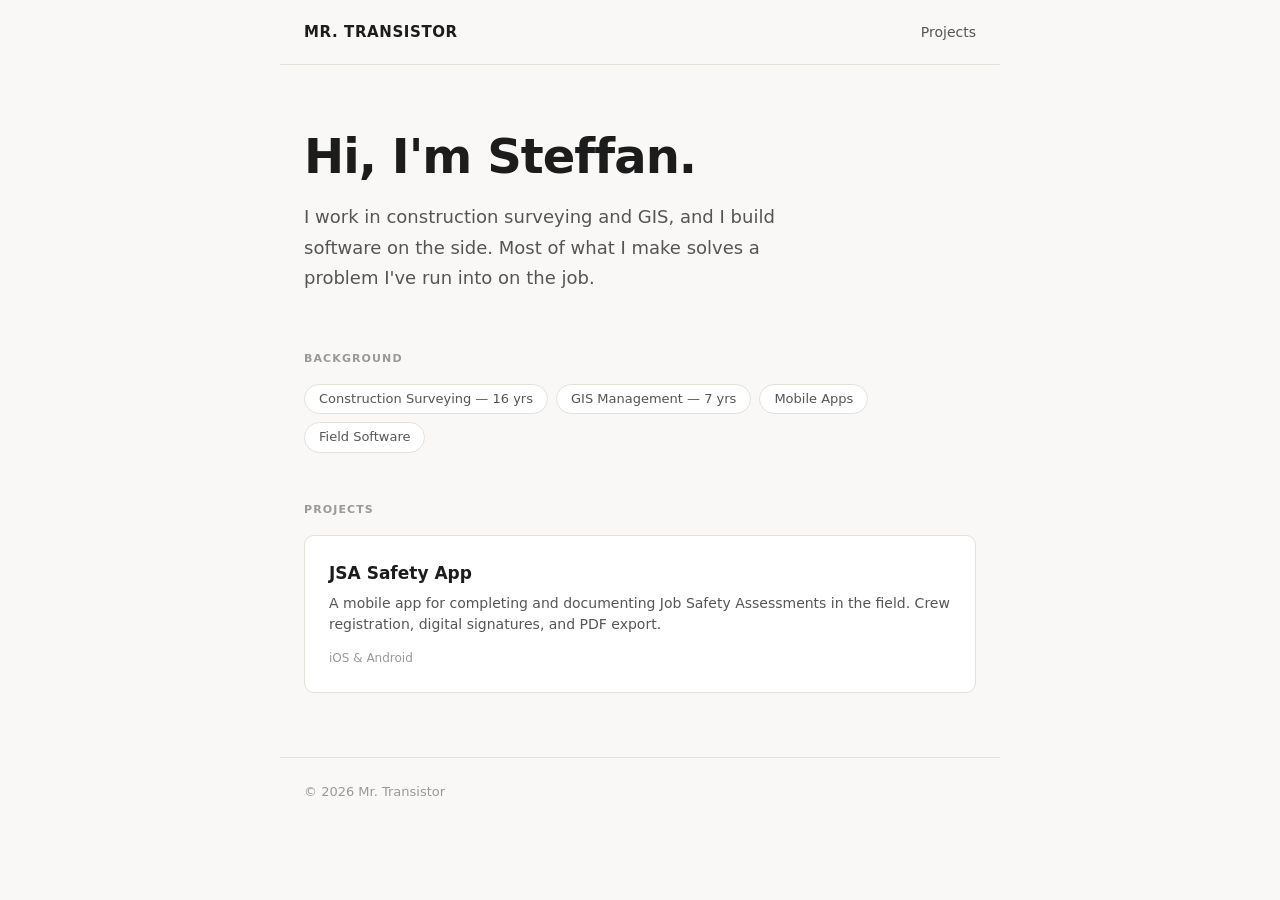
==== index.html @ f92a8216 "Initial site build — home, projects, and JSA app pages Co-Authored-By: Claude Sonnet 4.6 <noreply@an" ====
<!DOCTYPE html>
<html lang="en">
<head>
  <meta charset="UTF-8" />
  <meta name="viewport" content="width=device-width, initial-scale=1.0" />
  <title>Mr. Transistor</title>
  <link rel="stylesheet" href="style.css" />
</head>
<body>

  <header>
    <a class="wordmark" href="/">MR. TRANSISTOR</a>
    <nav>
      <a href="/projects">Projects</a>
    </nav>
  </header>

  <main>
    <div class="home-intro">
      <h1>Hi, I'm Steffan.</h1>
      <p>
        I work in construction surveying and GIS, and I build software on the side.
        Most of what I make solves a problem I've run into on the job.
      </p>
    </div>

    <div class="section-label">Background</div>
    <div class="tag-list">
      <span class="tag">Construction Surveying — 16 yrs</span>
      <span class="tag">GIS Management — 7 yrs</span>
      <span class="tag">Mobile Apps</span>
      <span class="tag">Field Software</span>
    </div>

    <div class="section-label">Projects</div>
    <div class="projects-grid">
      <a class="project-card" href="/projects/job-safety-app">
        <h2>JSA Safety App</h2>
        <p>A mobile app for completing and documenting Job Safety Assessments in the field. Crew registration, digital signatures, and PDF export.</p>
        <div class="card-meta">iOS &amp; Android</div>
      </a>
    </div>
  </main>

  <footer>
    &copy; 2026 Mr. Transistor
  </footer>

</body>
</html>
---- style.css ----
*, *::before, *::after { box-sizing: border-box; margin: 0; padding: 0; }

:root {
  --bg: #f9f8f6;
  --surface: #ffffff;
  --text: #1c1c1c;
  --mid: #555;
  --light: #999;
  --accent: #c87941;
  --border: #e4e1db;
  --max: 720px;
}

body {
  background: var(--bg);
  color: var(--text);
  font-family: -apple-system, BlinkMacSystemFont, 'Segoe UI', system-ui, sans-serif;
  font-size: 16px;
  line-height: 1.6;
  min-height: 100vh;
}

a { color: var(--accent); text-decoration: none; }
a:hover { text-decoration: underline; }

/* ── Layout ── */
header {
  border-bottom: 1px solid var(--border);
  padding: 20px 24px;
  display: flex;
  align-items: center;
  justify-content: space-between;
  max-width: var(--max);
  margin: 0 auto;
}

.wordmark {
  font-size: 15px;
  font-weight: 700;
  letter-spacing: 0.04em;
  color: var(--text);
}
.wordmark:hover { color: var(--accent); text-decoration: none; }

nav { display: flex; gap: 24px; }
nav a { font-size: 14px; color: var(--mid); }
nav a:hover { color: var(--text); text-decoration: none; }

main {
  max-width: var(--max);
  margin: 0 auto;
  padding: 64px 24px;
}

footer {
  border-top: 1px solid var(--border);
  max-width: var(--max);
  margin: 0 auto;
  padding: 24px;
  font-size: 13px;
  color: var(--light);
}

/* ── Home ── */
.home-intro { margin-bottom: 56px; }
.home-intro h1 {
  font-size: clamp(2rem, 6vw, 3rem);
  font-weight: 700;
  line-height: 1.15;
  letter-spacing: -0.02em;
  margin-bottom: 18px;
}
.home-intro p {
  font-size: 18px;
  color: var(--mid);
  max-width: 520px;
  line-height: 1.7;
}

.section-label {
  font-size: 11px;
  font-weight: 700;
  text-transform: uppercase;
  letter-spacing: 0.1em;
  color: var(--light);
  margin-bottom: 16px;
}

.tag-list { display: flex; flex-wrap: wrap; gap: 8px; margin-bottom: 48px; }
.tag {
  font-size: 13px;
  background: var(--surface);
  border: 1px solid var(--border);
  border-radius: 999px;
  padding: 4px 14px;
  color: var(--mid);
}

/* ── Projects list ── */
.projects-grid { display: flex; flex-direction: column; gap: 8px; }

.project-card {
  display: block;
  background: var(--surface);
  border: 1px solid var(--border);
  border-radius: 10px;
  padding: 24px;
  color: inherit;
  text-decoration: none;
  transition: border-color 0.15s;
}
.project-card:hover { border-color: var(--accent); text-decoration: none; }
.project-card h2 { font-size: 17px; font-weight: 600; margin-bottom: 6px; }
.project-card p { font-size: 14px; color: var(--mid); line-height: 1.5; }
.project-card .card-meta {
  margin-top: 14px;
  font-size: 12px;
  color: var(--light);
}

/* ── App page ── */
.breadcrumb { font-size: 13px; color: var(--light); margin-bottom: 20px; }
.breadcrumb a { color: var(--light); }
.breadcrumb a:hover { color: var(--mid); }

.app-header { margin-bottom: 52px; }
.app-header h1 {
  font-size: 2rem;
  font-weight: 700;
  letter-spacing: -0.02em;
  margin-bottom: 10px;
}
.app-header p { font-size: 16px; color: var(--mid); max-width: 480px; line-height: 1.65; }

.app-section { margin-bottom: 48px; }
.app-section h2 { font-size: 14px; font-weight: 700; text-transform: uppercase; letter-spacing: 0.08em; color: var(--light); margin-bottom: 16px; }

.download-btns { display: flex; gap: 12px; flex-wrap: wrap; }
.download-btn {
  display: inline-flex;
  align-items: center;
  gap: 8px;
  background: var(--text);
  color: #fff;
  border-radius: 10px;
  padding: 12px 20px;
  font-size: 14px;
  font-weight: 600;
  transition: opacity 0.15s;
}
.download-btn:hover { opacity: 0.75; text-decoration: none; color: #fff; }

.video-placeholder {
  background: var(--surface);
  border: 1px solid var(--border);
  border-radius: 10px;
  aspect-ratio: 16 / 9;
  display: flex;
  align-items: center;
  justify-content: center;
  color: var(--light);
  font-size: 14px;
  margin-bottom: 10px;
}

.callout {
  background: var(--surface);
  border: 1px solid var(--border);
  border-left: 3px solid var(--accent);
  border-radius: 0 10px 10px 0;
  padding: 18px 20px;
}
.callout p { font-size: 14px; color: var(--mid); line-height: 1.6; }
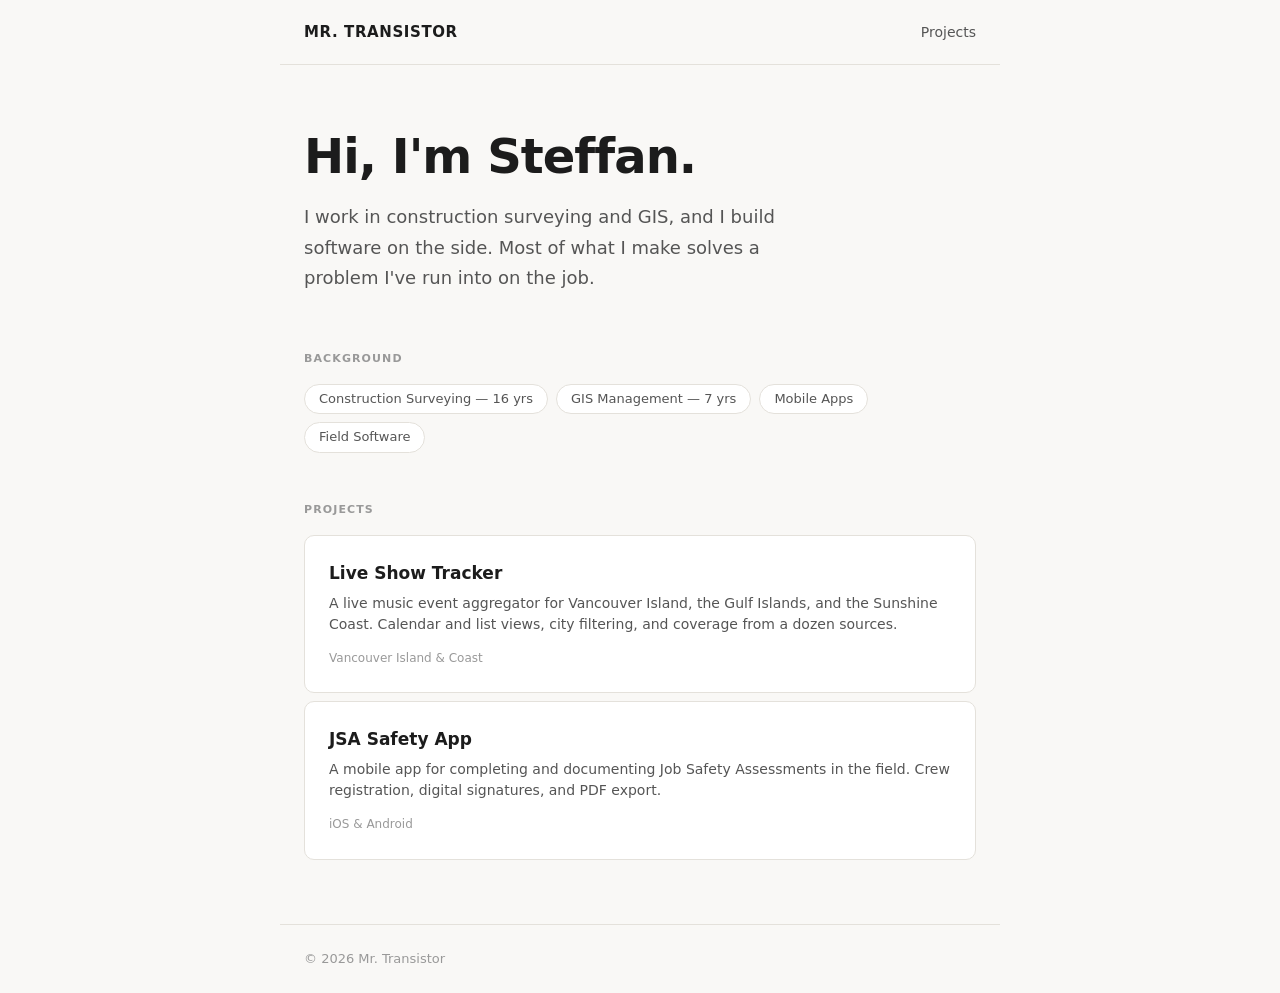
==== commit bfecedc6: "Site fixes from 2026-09-26 audit - Live shows: visible Cal/List/Map toggle, data-driven city filter," ====
--- a/index.html
+++ b/index.html
@@ -4,18 +4,29 @@
   <meta charset="UTF-8" />
   <meta name="viewport" content="width=device-width, initial-scale=1.0" />
   <title>Mr. Transistor</title>
+  <meta name="description" content="Steffan builds field software on the side of a career in construction surveying and GIS — a mobile Job Safety Assessment app, and a live music event tracker for Vancouver Island and the coast." />
+  <link rel="canonical" href="https://mrtransistor.ca/" />
+  <meta property="og:type" content="website" />
+  <meta property="og:site_name" content="Mr. Transistor" />
+  <meta property="og:title" content="Mr. Transistor" />
+  <meta property="og:description" content="Steffan builds field software on the side of a career in construction surveying and GIS — a mobile Job Safety Assessment app, and a live music event tracker for Vancouver Island and the coast." />
+  <meta property="og:url" content="https://mrtransistor.ca/" />
+  <link rel="icon" href="/favicon.svg" type="image/svg+xml" />
+  <link rel="mask-icon" href="/favicon.svg" color="#1c1c1c" />
   <link rel="stylesheet" href="style.css" />
 </head>
 <body>
 
+  <a class="skip-link" href="#main">Skip to content</a>
+
   <header>
     <a class="wordmark" href="/">MR. TRANSISTOR</a>
-    <nav>
-      <a href="/projects">Projects</a>
+    <nav aria-label="Main">
+      <a href="/projects/">Projects</a>
     </nav>
   </header>
 
-  <main>
+  <main id="main">
     <div class="home-intro">
       <h1>Hi, I'm Steffan.</h1>
       <p>
@@ -34,7 +45,12 @@
 
     <div class="section-label">Projects</div>
     <div class="projects-grid">
-      <a class="project-card" href="/projects/job-safety-app">
+      <a class="project-card" href="/projects/live-shows/">
+        <h2>Live Show Tracker</h2>
+        <p>A live music event aggregator for Vancouver Island, the Gulf Islands, and the Sunshine Coast. Calendar and list views, city filtering, and coverage from a dozen sources.</p>
+        <div class="card-meta">Vancouver Island &amp; Coast</div>
+      </a>
+      <a class="project-card" href="/projects/job-safety-app/">
         <h2>JSA Safety App</h2>
         <p>A mobile app for completing and documenting Job Safety Assessments in the field. Crew registration, digital signatures, and PDF export.</p>
         <div class="card-meta">iOS &amp; Android</div>
--- a/style.css
+++ b/style.css
@@ -22,6 +22,24 @@
 
 a { color: var(--accent); text-decoration: none; }
 a:hover { text-decoration: underline; }
+
+.skip-link {
+  position: absolute;
+  left: -9999px;
+  top: 0;
+}
+.skip-link:focus {
+  left: 8px;
+  top: 8px;
+  z-index: 10;
+  background: var(--surface);
+  border: 1px solid var(--border);
+  border-radius: 8px;
+  padding: 8px 14px;
+  font-size: 13px;
+  color: var(--text);
+  text-decoration: none;
+}
 
 /* ── Layout ── */
 header {
@@ -150,6 +168,23 @@
 }
 .download-btn:hover { opacity: 0.75; text-decoration: none; color: #fff; }
 
+/* Non-interactive placeholder for a store listing that isn't live yet. */
+.download-btn.is-soon {
+  background: var(--surface);
+  border: 1px solid var(--border);
+  color: var(--mid);
+  font-weight: 500;
+  cursor: default;
+}
+.download-btn.is-soon:hover { opacity: 1; color: var(--mid); }
+
+.app-note {
+  margin-top: 14px;
+  font-size: 13px;
+  color: var(--mid);
+  max-width: 480px;
+}
+
 .video-placeholder {
   background: var(--surface);
   border: 1px solid var(--border);
